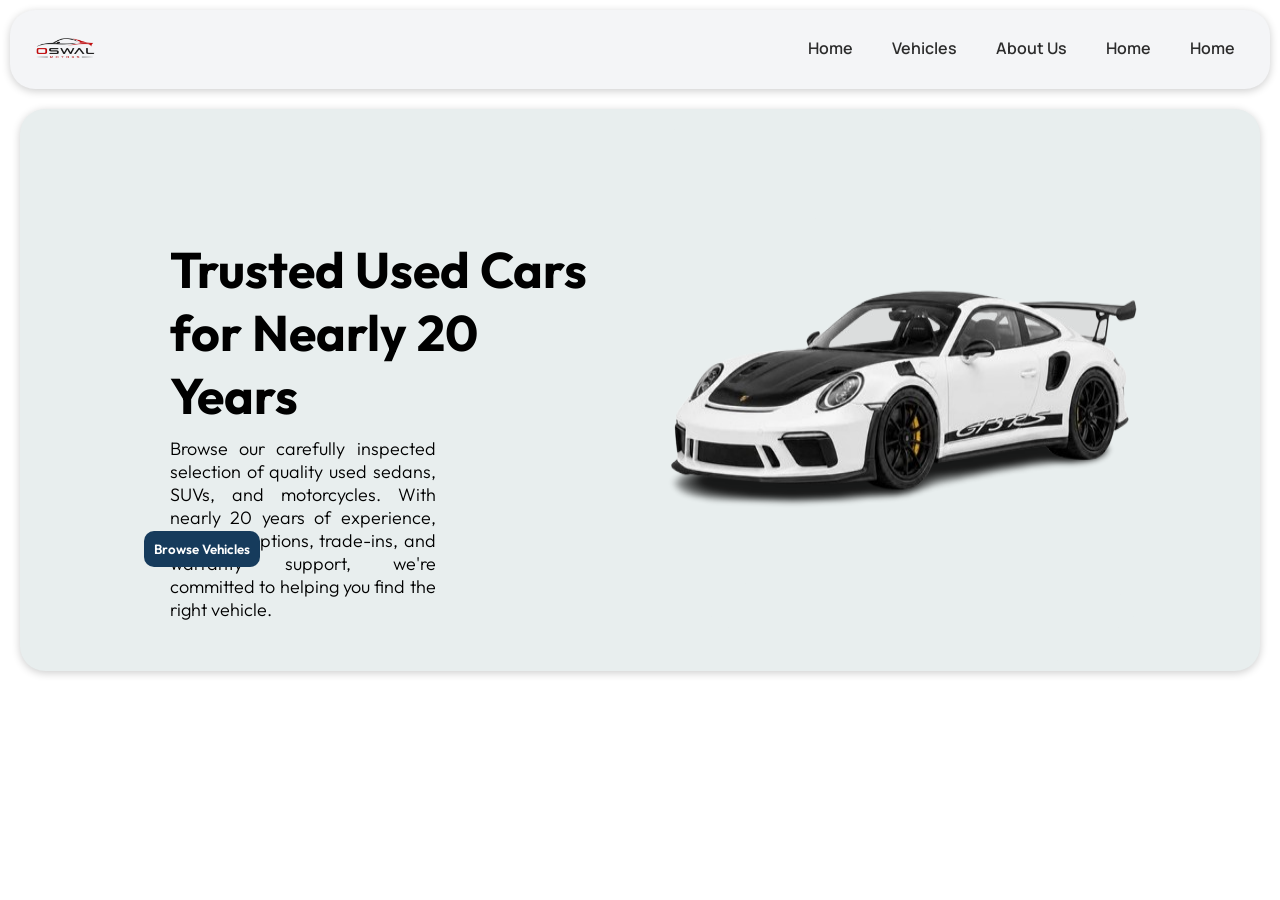
==== index.html @ 62763923 "style: Add styles for the hero and modified hero with a clean structure" ====
<!DOCTYPE html>
<html lang="en">
<head>
    <meta charset="UTF-8">
    <meta name="viewport" content="width=device-width, initial-scale=1.0">
    <title>Oswal Motors</title>
    <link rel="stylesheet" href="./CSS/style.css">
</head>
<body>
    <header>
        <nav>        
            <img src="./Images/logo.png" class="logo">
            <div class="nav-links">
                <a href="index.html">Home</a>
                <a href="vehicle.html">Vehicles</a>
                <a href="aboutUs">About Us</a>
                <a href="financing.html">Home</a>
                <a href="tradeIn.html">Home</a>
            </div>
        </nav>
    </header>
    <main>
        <div class="hero-section">
            
            <div class="hero-para">
                <h1>Trusted Used Cars for Nearly 20 Years</h1>
                <p>
                Browse our carefully inspected selection of quality used sedans,
                SUVs, and motorcycles. With nearly 20 years of experience, 
                financing options, trade-ins, and warranty support, 
                we're committed to helping you find the right vehicle.
                </p>
            </div>
            <img src="./Images/hero-image.png" class="hero-image">
            <button class="hero-button">Browse Vehicles</button>
        </div>
    </main>
</body>
</html>
---- CSS/style.css ----
@import url('https://fonts.googleapis.com/css2?family=Bungee&family=Google+Sans:ital,opsz,wght@0,17..18,400..700;1,17..18,400..700&family=Honk:MORF@15&family=Lora:ital,wght@0,400..700;1,400..700&family=Luckiest+Guy&family=Manrope:wght@200..800&family=Modak&family=Oi&family=Outfit:wght@100..900&family=Poppins:ital,wght@0,100;0,200;0,300;0,400;0,500;0,600;0,700;0,800;0,900;1,100;1,200;1,300;1,400;1,500;1,600;1,700;1,800;1,900&display=swap');

*{
    margin: 0;
    padding: 0;
}

.logo{
    position: relative;
    width:89px;
}

nav{
    background-color: #F4F5F7;
    box-shadow: 0 2px 8px rgba(0,0,0,0.20);
    display:flex;
    margin:10px;
    padding: 10px;
    border-radius: 25px;
    font-family: "Manrope", sans-serif;
    font-optical-sizing: auto;
    font-weight: 600;
    font-style: normal;
    position:sticky;
    
}

nav a{
    text-decoration: none;
    color:#2C2C2C;
    margin-right: 10px;
    padding: 10px;
    border-radius: 10px;
    transition: 0.3s ease-in-out;
}

.nav-links{
    display:flex;
    justify-content:space-around;
    width: 37%;
    align-items:center;
    position: absolute;
    right: 10px;
    top: 17px;    
}

nav a:hover{
    background-color: #163B5C;
    color:#fff;
    border-radius: 10px;
    transition: 0.3s ease-in-out;
    transform: scale(1.1);
}

/* HERO SECTION */
.hero-section{
    display:flex;
    background-color: rgb(232, 238, 238);
    position: relative;
    margin: 20px;
    border-radius: 25px;
    box-shadow: 0 2px 8px rgba(0,0,0,0.20);
    font-family: "Outfit", sans-serif;
    font-optical-sizing: auto;
    font-weight: 100;
    font-style: normal;
    padding: 10px;
}

.hero-section h1{
    font-size: 50px;
    width: 82%;
    padding:40px 40px 10px 40px;
}

.hero-para{    
    margin-left: 100px;
    width: 61%;
    margin-top: 79px;
}

.hero-para p{
    width: 51%;
    padding:0px 40px 40px 40px;
    font-size: 18px;
    font-family: "Outfit", sans-serif;
    font-optical-sizing: auto;
    font-weight: 300;
    font-style: normal;
    text-align: justify;
}

.hero-image{
    width: 45%;
    /* background-color:#dddbdb; */
    border-radius: 25px;
    margin-right: 100px;
}

.hero-image:hover{
    transition: 0.4s ease-in-out;
    transform: scale(1.1);
}

.hero-button{
    position: absolute;
    top: 75%;
    left: 10%;
    padding:10px;
    border-radius: 10px;
    border: none;
    background-color: #163B5C;
    color: #fff;
    font-family: "Outfit", sans-serif;
    font-optical-sizing: auto;
    font-weight: 600;
    font-style: normal;
}

.hero-button:hover{
    box-shadow: 0 2px 8px #1383e6;
    background-color: #156ac6;
    color:#ffffff;
    transition: 0.4s ease-in-out;
    cursor: pointer;
    transform: scale(1.1);
}
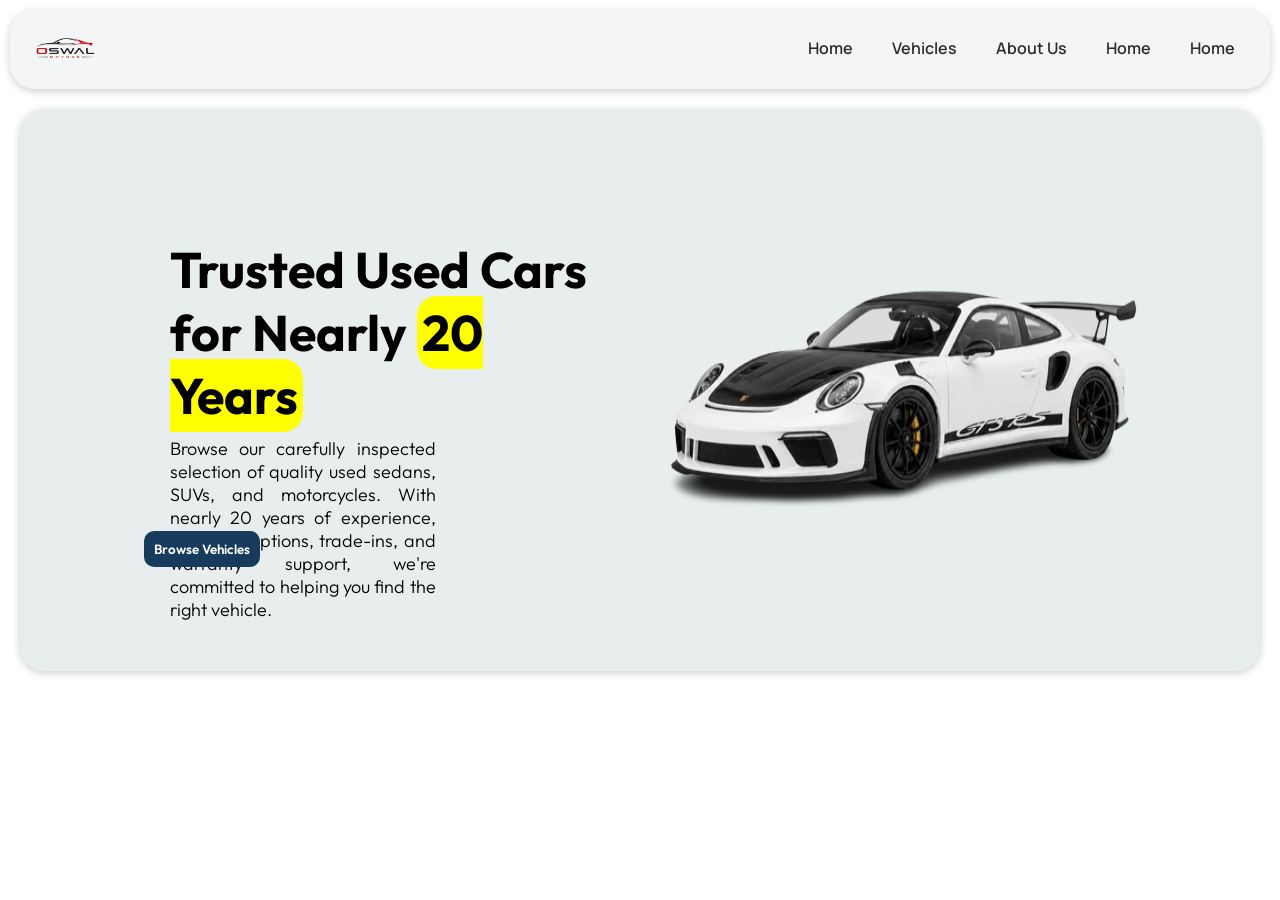
==== commit bb38e554: "style: Enhance hero section by adding a highlighted mark for "20 Years" and adjusting transition eff" ====
--- a/index.html
+++ b/index.html
@@ -23,7 +23,7 @@
         <div class="hero-section">
             
             <div class="hero-para">
-                <h1>Trusted Used Cars for Nearly 20 Years</h1>
+                <h1>Trusted Used Cars for Nearly <mark>20 Years</mark></h1>
                 <p>
                 Browse our carefully inspected selection of quality used sedans,
                 SUVs, and motorcycles. With nearly 20 years of experience, 
@@ -34,6 +34,17 @@
             <img src="./Images/hero-image.png" class="hero-image">
             <button class="hero-button">Browse Vehicles</button>
         </div>
+        <div class="featured-products">
+            <div class="feature01">
+                
+            </div>
+        </div>
+
+
+
+
+
+
     </main>
 </body>
 </html>
--- a/CSS/style.css
+++ b/CSS/style.css
@@ -90,6 +90,11 @@
     text-align: justify;
 }
 
+.hero-para mark{
+    border-radius: 20px;
+    padding: 5px;
+}
+
 .hero-image{
     width: 45%;
     /* background-color:#dddbdb; */
@@ -98,7 +103,7 @@
 }
 
 .hero-image:hover{
-    transition: 0.4s ease-in-out;
+    transition: 0.3s ease-in-out;
     transform: scale(1.1);
 }
 
@@ -121,7 +126,7 @@
     box-shadow: 0 2px 8px #1383e6;
     background-color: #156ac6;
     color:#ffffff;
-    transition: 0.4s ease-in-out;
+    transition: 0.3s ease-in-out;
     cursor: pointer;
     transform: scale(1.1);
 }
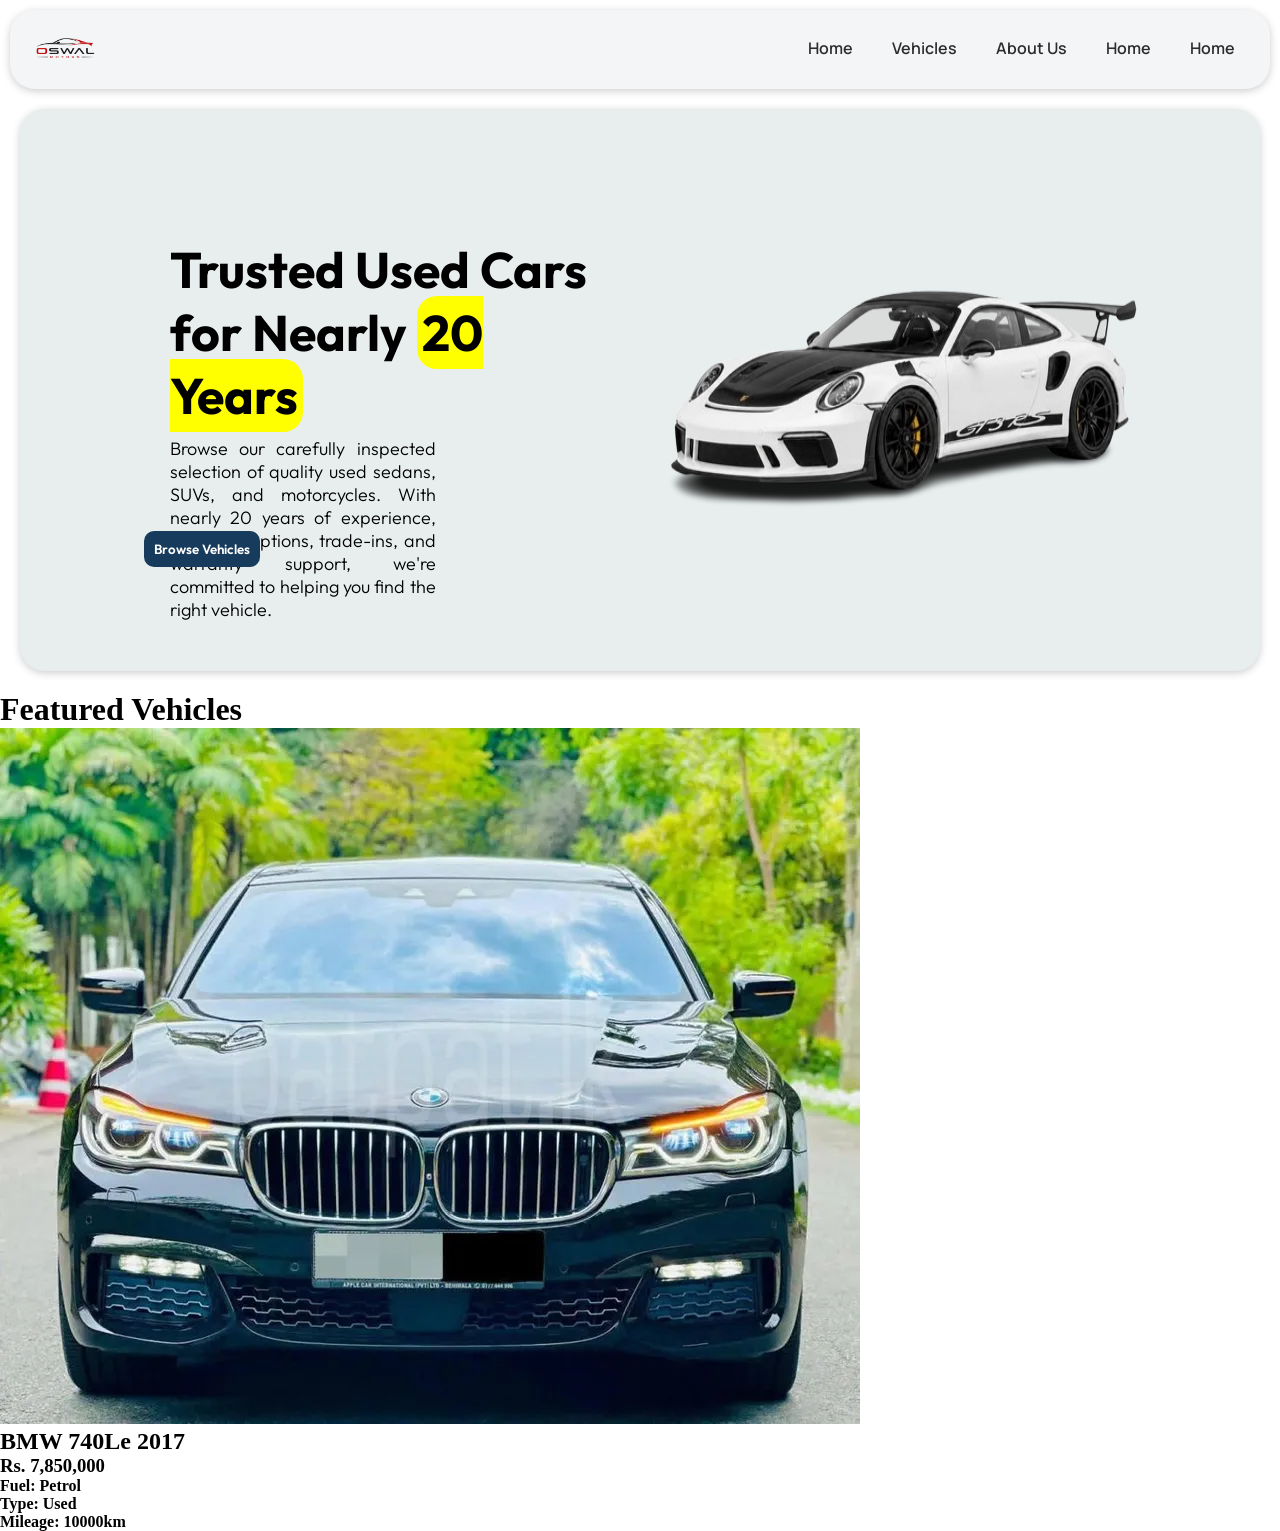
==== commit af8dd6b1: "feat: Added the featured section and details related to the featured vehicle" ====
--- a/index.html
+++ b/index.html
@@ -34,9 +34,15 @@
             <img src="./Images/hero-image.png" class="hero-image">
             <button class="hero-button">Browse Vehicles</button>
         </div>
-        <div class="featured-products">
-            <div class="feature01">
-                
+        <div class="featured-vehicles">
+            <h1>Featured Vehicles</h1>
+            <div class="feature">
+                <img src="./Images/bmw1.webp">
+                <h2>BMW 740Le 2017</h2>
+                <h3>Rs. 7,850,000</h3>
+                <h4>Fuel: Petrol</h4>
+                <h4>Type: Used</h4>
+                <h4>Mileage: 10000km</h4>
             </div>
         </div>
 
--- a/CSS/style.css
+++ b/CSS/style.css
@@ -131,7 +131,7 @@
     transform: scale(1.1);
 }
 
+/* Featured Section */
 
 
 
-
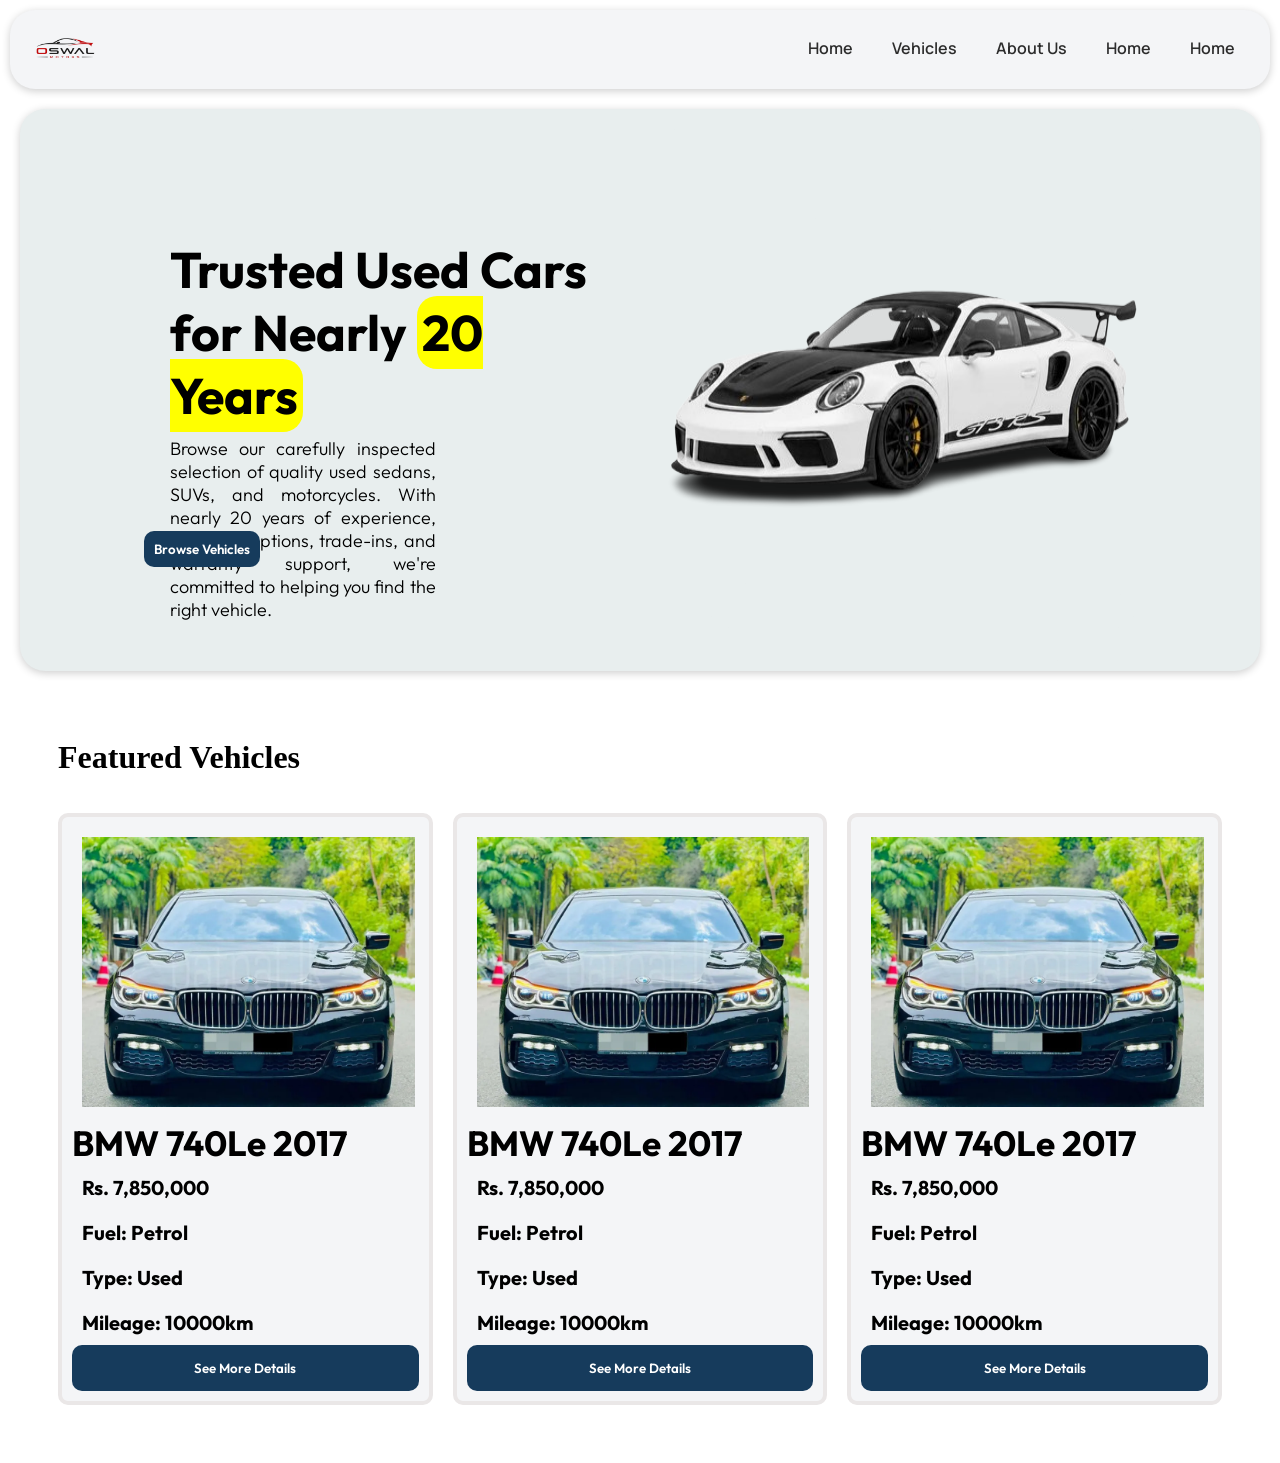
==== commit 5b00566b: "feat: Implement featured vehicles section with card layout and details" ====
--- a/index.html
+++ b/index.html
@@ -36,14 +36,36 @@
         </div>
         <div class="featured-vehicles">
             <h1>Featured Vehicles</h1>
-            <div class="feature">
-                <img src="./Images/bmw1.webp">
-                <h2>BMW 740Le 2017</h2>
-                <h3>Rs. 7,850,000</h3>
-                <h4>Fuel: Petrol</h4>
-                <h4>Type: Used</h4>
-                <h4>Mileage: 10000km</h4>
+            <div class="featured-card-container">
+                <div class="feature">
+                    <img src="./Images/bmw1.webp">
+                    <h2>BMW 740Le 2017</h2>
+                    <h3>Rs. 7,850,000</h3>
+                    <h4>Fuel: Petrol</h4>
+                    <h4>Type: Used</h4>
+                    <h4>Mileage: 10000km</h4>
+                    <button class="feature-btn">See More Details</button>
+                </div>
+                <div class="feature">
+                    <img src="./Images/bmw1.webp">
+                    <h2>BMW 740Le 2017</h2>
+                    <h3>Rs. 7,850,000</h3>
+                    <h4>Fuel: Petrol</h4>
+                    <h4>Type: Used</h4>
+                    <h4>Mileage: 10000km</h4>
+                    <button class="feature-btn">See More Details</button>
+                </div>
+                <div class="feature">
+                    <img src="./Images/bmw1.webp">
+                    <h2>BMW 740Le 2017</h2>
+                    <h3>Rs. 7,850,000</h3>
+                    <h4>Fuel: Petrol</h4>
+                    <h4>Type: Used</h4>
+                    <h4>Mileage: 10000km</h4>
+                    <button class="feature-btn">See More Details</button>
+                </div>
             </div>
+            
         </div>
 
 
--- a/CSS/style.css
+++ b/CSS/style.css
@@ -3,6 +3,7 @@
 *{
     margin: 0;
     padding: 0;
+    
 }
 
 .logo{
@@ -131,7 +132,79 @@
     transform: scale(1.1);
 }
 
-/* Featured Section */
-
-
-
+/*Featured Vehicles Section*/
+
+.featured-vehicles{
+    padding: 48px;
+    margin: 10px;
+    border-radius: 20px;
+}
+
+.featured-card-container{
+    display: flex;
+    justify-content: space-between;
+    gap: 20px;
+    align-items: flex-start;
+}
+
+.feature{
+    flex: 1;
+    background-color: #F4F5F7;
+    border: 4px solid rgb(234, 231, 231);
+    padding: 10px;
+    margin-top: 37px;
+    border-radius: 10px;
+
+    font-family: "Outfit", sans-serif;
+    font-optical-sizing: auto;
+    font-weight: 600;
+    font-style: normal;
+
+    transition: all 0.4s ease-in-out;
+}
+
+.feature:hover{
+    flex: 1.3;
+    transform: translateY(-20px);
+    box-shadow: 0 10px 20px rgba(0, 0, 0, 0.15);
+}
+
+.feature img{
+    width: 96%;
+    padding: 10px;
+    border-radius: 10px;
+}
+
+.feature h2{
+    font-size: 35px;
+}
+
+.feature h3,
+.feature h4{
+    padding: 10px;
+    font-size: 20px;
+}
+
+.feature-btn{
+    width: 100%;
+    padding: 15px;
+
+    border: none;
+    border-radius: 10px;
+
+    background-color: #163B5C;
+    color: #FFFFFF;
+
+    font-family: "Outfit", sans-serif;
+    font-weight: 600;
+
+    transition: 0.3s ease-in-out;
+}
+
+.feature-btn:hover{
+    background-color: #156AC6;
+    box-shadow: 0 2px 8px #1383E6;
+    cursor: pointer;
+}
+
+
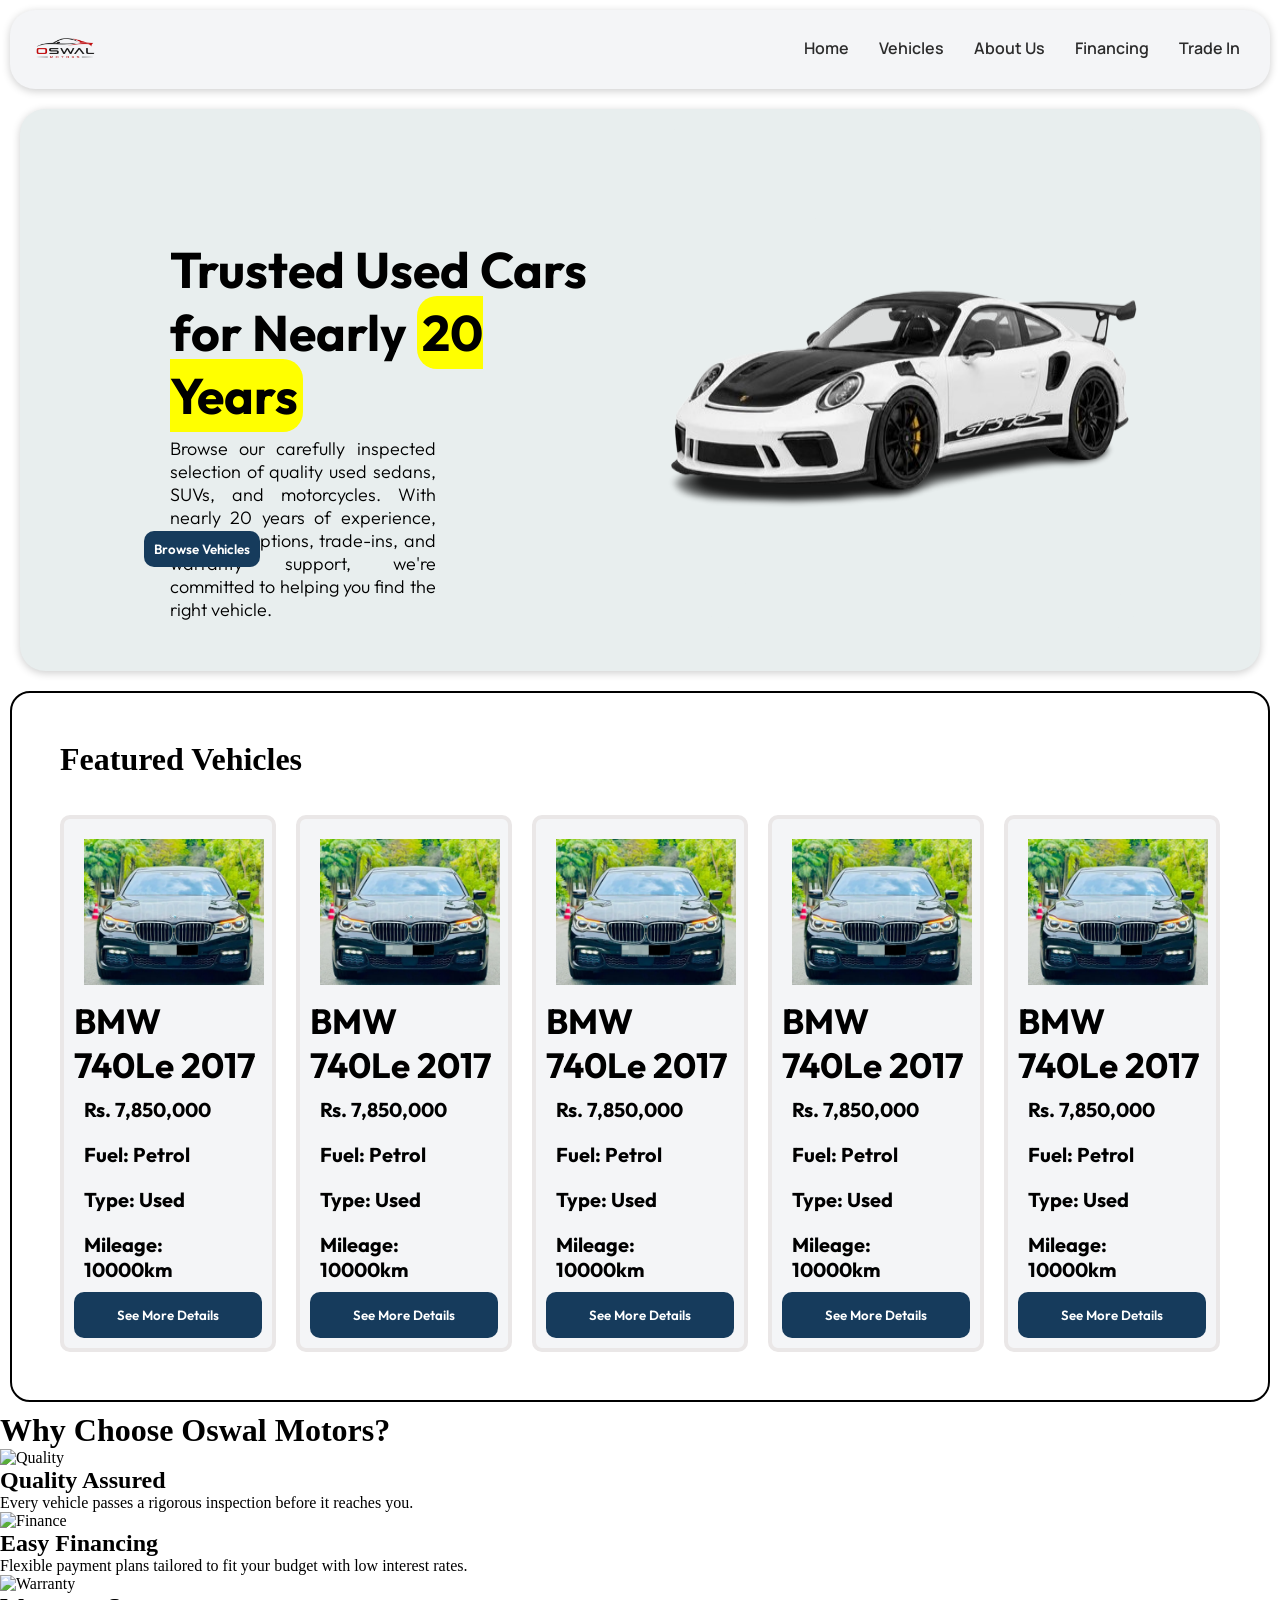
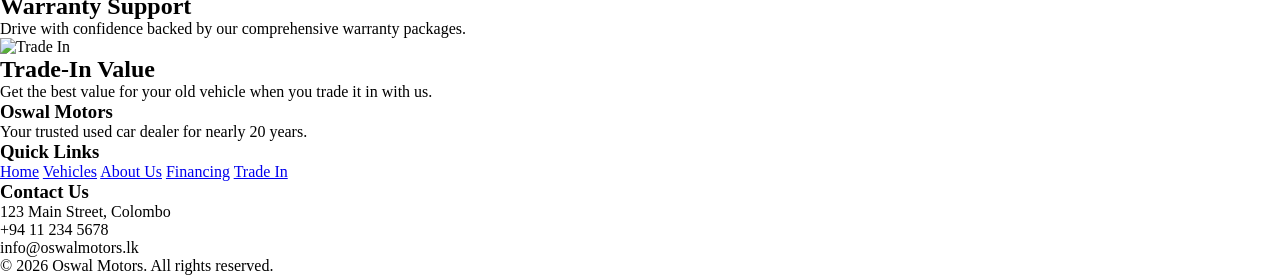
==== commit 63633a32: "fix: correct navigation links and complete homepage sections" ====
--- a/index.html
+++ b/index.html
@@ -13,9 +13,9 @@
             <div class="nav-links">
                 <a href="index.html">Home</a>
                 <a href="vehicle.html">Vehicles</a>
-                <a href="aboutUs">About Us</a>
-                <a href="financing.html">Home</a>
-                <a href="tradeIn.html">Home</a>
+                <a href="about.html">About Us</a>
+                <a href="financing.html">Financing</a>
+                <a href="tradeIn.html">Trade In</a>
             </div>
         </nav>
     </header>
@@ -64,15 +64,80 @@
                     <h4>Mileage: 10000km</h4>
                     <button class="feature-btn">See More Details</button>
                 </div>
+                <div class="feature">
+                    <img src="./Images/bmw1.webp">
+                    <h2>BMW 740Le 2017</h2>
+                    <h3>Rs. 7,850,000</h3>
+                    <h4>Fuel: Petrol</h4>
+                    <h4>Type: Used</h4>
+                    <h4>Mileage: 10000km</h4>
+                    <button class="feature-btn">See More Details</button>
+                </div>
+                <div class="feature">
+                    <img src="./Images/bmw1.webp">
+                    <h2>BMW 740Le 2017</h2>
+                    <h3>Rs. 7,850,000</h3>
+                    <h4>Fuel: Petrol</h4>
+                    <h4>Type: Used</h4>
+                    <h4>Mileage: 10000km</h4>
+                    <button class="feature-btn">See More Details</button>
+                </div>
+                
             </div>
             
         </div>
+        <div class="why">
+            <h1>Why Choose Oswal Motors?</h1>
+            <div class="why-container">
+                <div class="why-card">
+                    <img src="./Images/quality-icon.png" alt="Quality">
+                    <h2>Quality Assured</h2>
+                    <p>Every vehicle passes a rigorous inspection before it reaches you.</p>
+                </div>
+                <div class="why-card">
+                    <img src="./Images/finance-icon.png" alt="Finance">
+                    <h2>Easy Financing</h2>
+                    <p>Flexible payment plans tailored to fit your budget with low interest rates.</p>
+                </div>
+                <div class="why-card">
+                    <img src="./Images/warranty-icon.png" alt="Warranty">
+                    <h2>Warranty Support</h2>
+                    <p>Drive with confidence backed by our comprehensive warranty packages.</p>
+                </div>
+                <div class="why-card">
+                    <img src="./Images/trade-icon.png" alt="Trade In">
+                    <h2>Trade-In Value</h2>
+                    <p>Get the best value for your old vehicle when you trade it in with us.</p>
+                </div>
+            </div>
+        </div>
 
-
-
-
-
+        <footer>
+            <div class="footer-content">
+                <div class="footer-section">
+                    <h3>Oswal Motors</h3>
+                    <p>Your trusted used car dealer for nearly 20 years.</p>
+                </div>
+                <div class="footer-section">
+                    <h3>Quick Links</h3>
+                    <a href="index.html">Home</a>
+                    <a href="vehicle.html">Vehicles</a>
+                    <a href="about.html">About Us</a>
+                    <a href="financing.html">Financing</a>
+                    <a href="tradeIn.html">Trade In</a>
+                </div>
+                <div class="footer-section">
+                    <h3>Contact Us</h3>
+                    <p>123 Main Street, Colombo</p>
+                    <p>+94 11 234 5678</p>
+                    <p>info@oswalmotors.lk</p>
+                </div>
+            </div>
+            <div class="footer-bottom">
+                <p>&copy; 2026 Oswal Motors. All rights reserved.</p>
+            </div>
+        </footer>
 
     </main>
 </body>
-</html>+</html>
--- a/CSS/style.css
+++ b/CSS/style.css
@@ -138,6 +138,7 @@
     padding: 48px;
     margin: 10px;
     border-radius: 20px;
+    border: 2px solid black;
 }
 
 .featured-card-container{
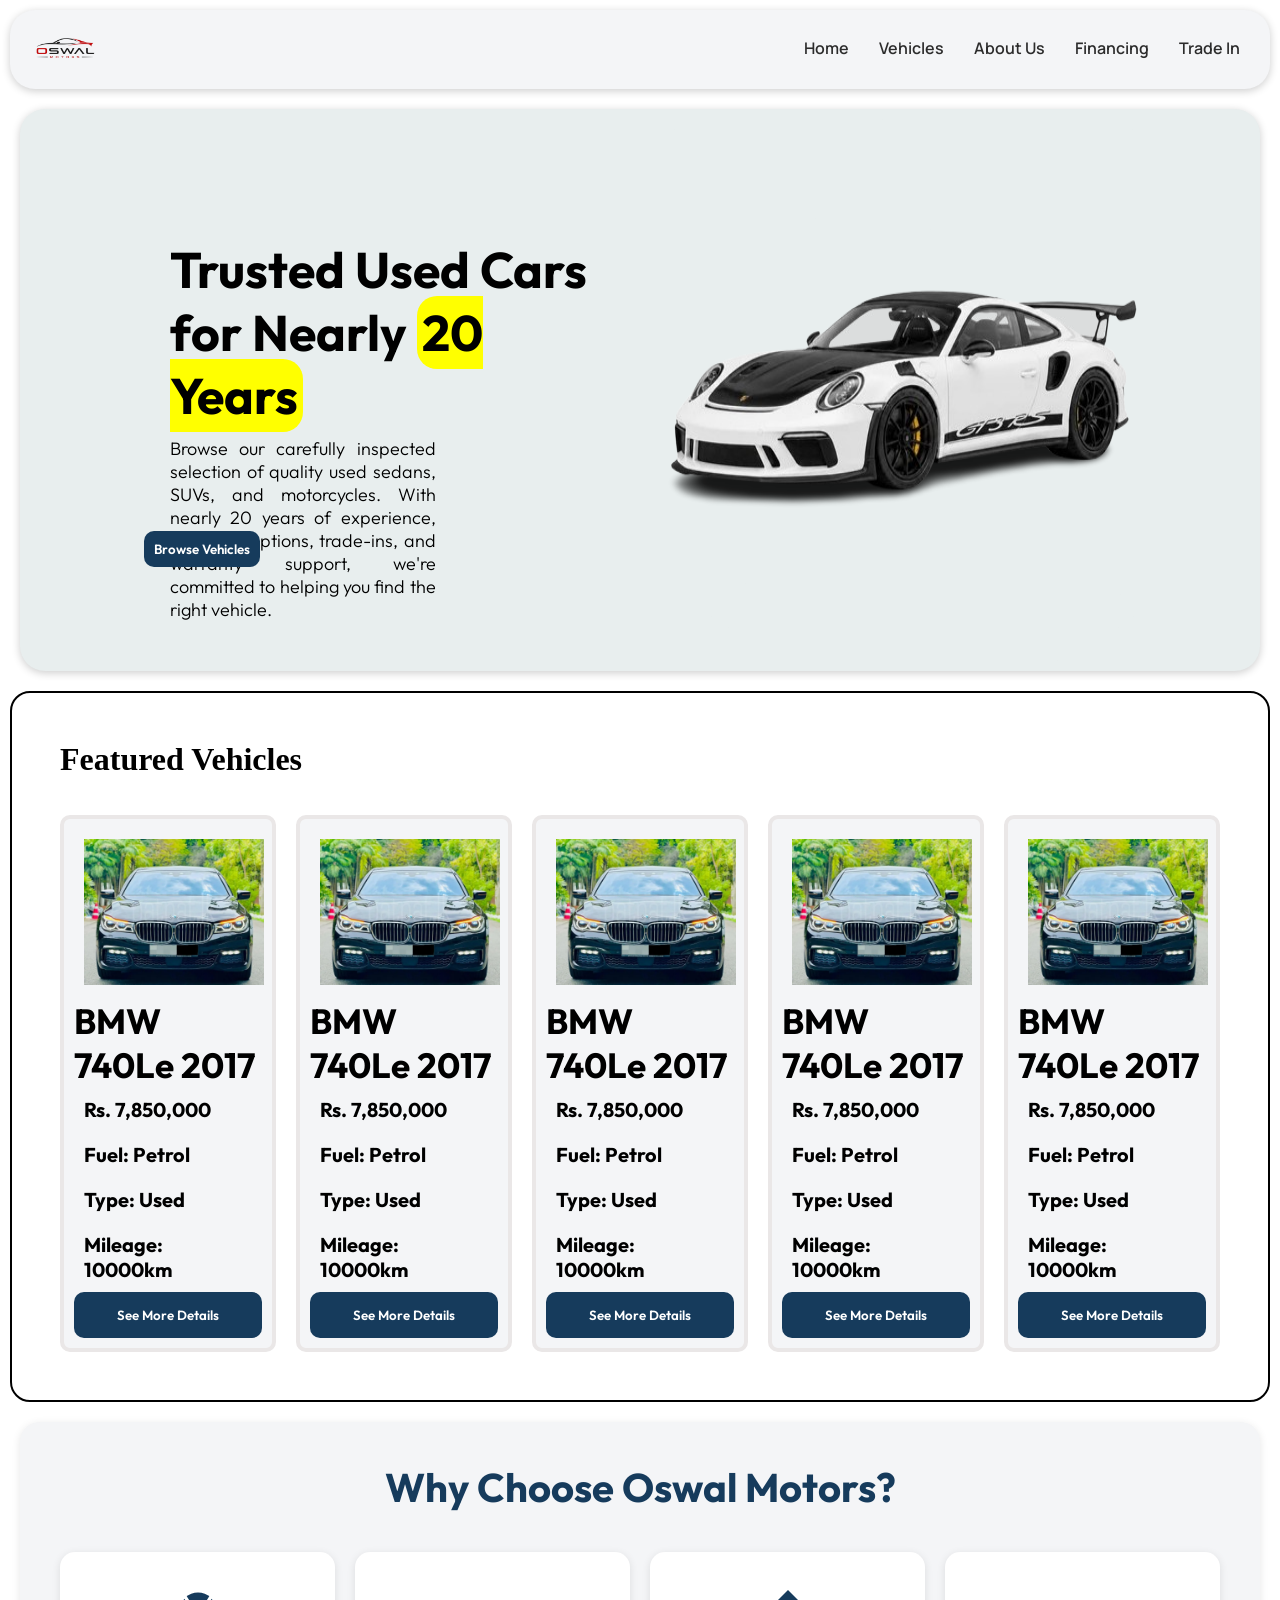
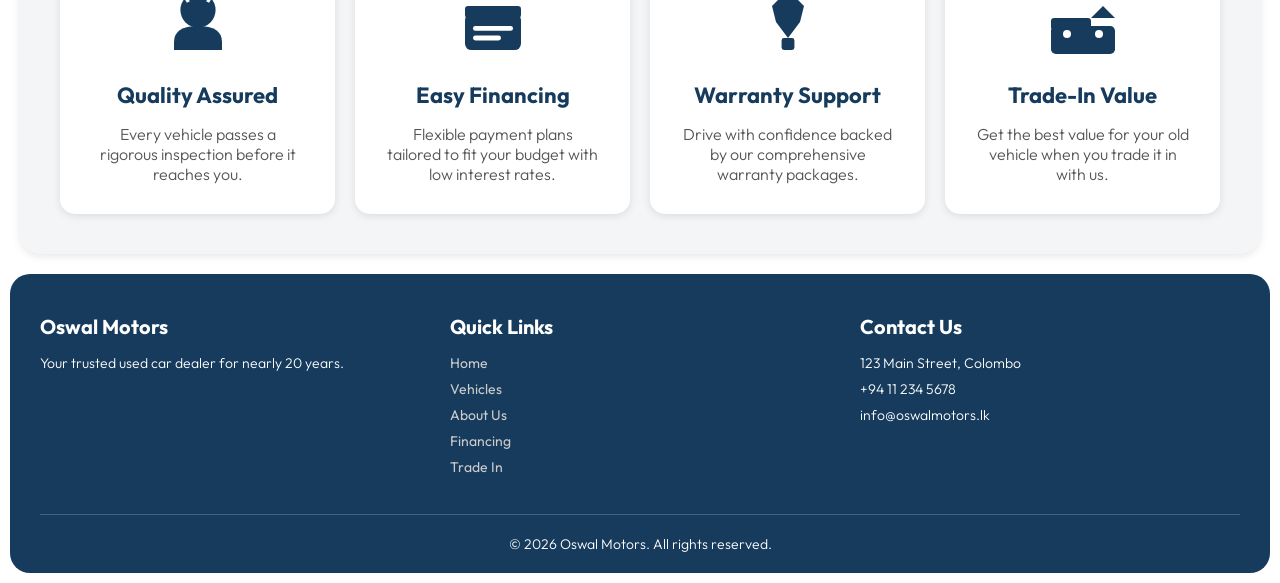
==== commit 2649ad47: "feat: add inline SVG icons to why choose us section cards" ====
--- a/index.html
+++ b/index.html
@@ -90,22 +90,41 @@
             <h1>Why Choose Oswal Motors?</h1>
             <div class="why-container">
                 <div class="why-card">
-                    <img src="./Images/quality-icon.png" alt="Quality">
+                    <svg class="why-icon" viewBox="0 0 100 100" xmlns="http://www.w3.org/2000/svg">
+                        <circle cx="50" cy="35" r="22" fill="#163B5C"/>
+                        <path d="M20 75 Q20 55 50 55 Q80 55 80 75 L80 85 L20 85 Z" fill="#163B5C"/>
+                        <path d="M62 25 Q68 12 80 15" stroke="#FFFFFF" stroke-width="4" fill="none"/>
+                        <path d="M38 25 Q32 12 20 15" stroke="#FFFFFF" stroke-width="4" fill="none"/>
+                    </svg>
                     <h2>Quality Assured</h2>
                     <p>Every vehicle passes a rigorous inspection before it reaches you.</p>
                 </div>
                 <div class="why-card">
-                    <img src="./Images/finance-icon.png" alt="Finance">
+                    <svg class="why-icon" viewBox="0 0 100 100" xmlns="http://www.w3.org/2000/svg">
+                        <rect x="15" y="40" width="70" height="45" rx="8" fill="#163B5C"/>
+                        <rect x="15" y="30" width="70" height="15" rx="4" fill="#163B5C"/>
+                        <rect x="25" y="55" width="50" height="6" rx="3" fill="#FFFFFF"/>
+                        <rect x="25" y="67" width="35" height="6" rx="3" fill="#FFFFFF"/>
+                    </svg>
                     <h2>Easy Financing</h2>
                     <p>Flexible payment plans tailored to fit your budget with low interest rates.</p>
                 </div>
                 <div class="why-card">
-                    <img src="./Images/warranty-icon.png" alt="Warranty">
+                    <svg class="why-icon" viewBox="0 0 100 100" xmlns="http://www.w3.org/2000/svg">
+                        <path d="M50 10 L70 30 L65 50 L50 70 L35 50 L30 30 Z" fill="#163B5C"/>
+                        <rect x="42" y="70" width="16" height="15" rx="3" fill="#163B5C"/>
+                    </svg>
                     <h2>Warranty Support</h2>
                     <p>Drive with confidence backed by our comprehensive warranty packages.</p>
                 </div>
                 <div class="why-card">
-                    <img src="./Images/trade-icon.png" alt="Trade In">
+                    <svg class="why-icon" viewBox="0 0 100 100" xmlns="http://www.w3.org/2000/svg">
+                        <rect x="10" y="55" width="80" height="35" rx="6" fill="#163B5C"/>
+                        <circle cx="30" cy="65" r="5" fill="#FFFFFF"/>
+                        <circle cx="70" cy="65" r="5" fill="#FFFFFF"/>
+                        <rect x="10" y="45" width="50" height="15" rx="4" fill="#163B5C"/>
+                        <path d="M60 45 L75 30 L90 45 Z" fill="#163B5C"/>
+                    </svg>
                     <h2>Trade-In Value</h2>
                     <p>Get the best value for your old vehicle when you trade it in with us.</p>
                 </div>
--- a/CSS/style.css
+++ b/CSS/style.css
@@ -208,4 +208,486 @@
     cursor: pointer;
 }
 
-
+/* WHY CHOOSE SECTION */
+
+.why{
+    margin: 20px;
+    padding: 40px;
+    border-radius: 20px;
+    background-color: #F4F5F7;
+    font-family: "Outfit", sans-serif;
+    text-align: center;
+    box-shadow: 0 2px 8px rgba(0,0,0,0.10);
+}
+
+.why h1{
+    font-size: 40px;
+    margin-bottom: 40px;
+    color: #163B5C;
+}
+
+.why-container{
+    display: flex;
+    justify-content: space-between;
+    gap: 20px;
+}
+
+.why-card{
+    flex: 1;
+    background-color: #FFFFFF;
+    padding: 30px;
+    border-radius: 15px;
+    box-shadow: 0 2px 8px rgba(0,0,0,0.10);
+    transition: 0.3s ease-in-out;
+}
+
+.why-card:hover{
+    transform: translateY(-10px);
+    box-shadow: 0 8px 16px rgba(0,0,0,0.15);
+}
+
+.why-icon{
+    width: 80px;
+    height: 80px;
+    transition: 0.3s ease-in-out;
+}
+
+.why-card:hover .why-icon{
+    transform: scale(1.15);
+}
+
+.why-card h2{
+    font-size: 22px;
+    margin: 15px 0;
+    color: #163B5C;
+}
+
+.why-card p{
+    font-size: 16px;
+    color: #555;
+    font-weight: 300;
+}
+
+/* FOOTER */
+
+footer{
+    background-color: #163B5C;
+    color: #FFFFFF;
+    font-family: "Outfit", sans-serif;
+    margin: 10px;
+    border-radius: 20px;
+    padding: 40px 30px 20px 30px;
+}
+
+.footer-content{
+    display: flex;
+    justify-content: space-between;
+    gap: 30px;
+    margin-bottom: 30px;
+}
+
+.footer-section{
+    flex: 1;
+}
+
+.footer-section h3{
+    font-size: 20px;
+    margin-bottom: 15px;
+    color: #FFFFFF;
+}
+
+.footer-section p{
+    font-size: 14px;
+    margin-bottom: 8px;
+    font-weight: 300;
+}
+
+.footer-section a{
+    display: block;
+    text-decoration: none;
+    color: #CCCCCC;
+    margin-bottom: 8px;
+    font-size: 14px;
+    transition: 0.3s ease-in-out;
+}
+
+.footer-section a:hover{
+    color: #FFFFFF;
+    transform: translateX(5px);
+}
+
+.footer-bottom{
+    border-top: 1px solid rgba(255,255,255,0.2);
+    padding-top: 20px;
+    text-align: center;
+    font-size: 14px;
+    font-weight: 300;
+}
+
+/* VEHICLES PAGE */
+
+.vehicles-page h1{
+    font-family: "Outfit", sans-serif;
+    font-size: 40px;
+    text-align: center;
+    margin: 30px 0;
+    color: #163B5C;
+}
+
+.vehicle-grid{
+    display: grid;
+    grid-template-columns: repeat(3, 1fr);
+    gap: 25px;
+    margin: 20px;
+}
+
+.vehicle-card{
+    background-color: #F4F5F7;
+    border-radius: 15px;
+    padding: 15px;
+    box-shadow: 0 2px 8px rgba(0,0,0,0.10);
+    font-family: "Outfit", sans-serif;
+    transition: 0.3s ease-in-out;
+}
+
+.vehicle-card:hover{
+    transform: scale(1.03);
+    box-shadow: 0 8px 16px rgba(0,0,0,0.15);
+}
+
+.vehicle-card img{
+    width: 100%;
+    border-radius: 10px;
+    margin-bottom: 10px;
+}
+
+.vehicle-card h2{
+    font-size: 22px;
+    color: #2C2C2C;
+    margin-bottom: 5px;
+}
+
+.vehicle-card h3{
+    font-size: 20px;
+    color: #163B5C;
+    margin-bottom: 10px;
+}
+
+.vehicle-card p{
+    font-size: 16px;
+    color: #555;
+    margin-bottom: 5px;
+    font-weight: 300;
+}
+
+/* ABOUT PAGE */
+
+.about-section{
+    margin: 20px;
+    padding: 40px;
+    border-radius: 20px;
+    background-color: rgb(232, 238, 238);
+    font-family: "Outfit", sans-serif;
+    box-shadow: 0 2px 8px rgba(0,0,0,0.10);
+}
+
+.about-section h1{
+    font-size: 40px;
+    color: #163B5C;
+    margin-bottom: 20px;
+}
+
+.about-section p{
+    font-size: 18px;
+    line-height: 1.8;
+    font-weight: 300;
+    margin-bottom: 15px;
+    text-align: justify;
+}
+
+.about-grid{
+    display: flex;
+    gap: 30px;
+    margin-top: 40px;
+}
+
+.about-card{
+    flex: 1;
+    background-color: #FFFFFF;
+    padding: 30px;
+    border-radius: 15px;
+    box-shadow: 0 2px 8px rgba(0,0,0,0.10);
+    transition: 0.3s ease-in-out;
+}
+
+.about-card:hover{
+    transform: translateY(-10px);
+    box-shadow: 0 8px 16px rgba(0,0,0,0.15);
+}
+
+.about-card h2{
+    font-size: 24px;
+    color: #163B5C;
+    margin-bottom: 15px;
+}
+
+.about-card p{
+    font-size: 16px;
+    font-weight: 300;
+}
+
+/* FINANCING PAGE */
+
+.financing-section{
+    margin: 20px;
+    padding: 40px;
+    border-radius: 20px;
+    background-color: rgb(232, 238, 238);
+    font-family: "Outfit", sans-serif;
+    box-shadow: 0 2px 8px rgba(0,0,0,0.10);
+}
+
+.financing-section h1{
+    font-size: 40px;
+    color: #163B5C;
+    margin-bottom: 15px;
+}
+
+.financing-section > p{
+    font-size: 18px;
+    font-weight: 300;
+    margin-bottom: 30px;
+}
+
+.finance-options{
+    display: flex;
+    gap: 25px;
+}
+
+.finance-card{
+    flex: 1;
+    background-color: #FFFFFF;
+    padding: 30px;
+    border-radius: 15px;
+    box-shadow: 0 2px 8px rgba(0,0,0,0.10);
+    transition: 0.3s ease-in-out;
+}
+
+.finance-card:hover{
+    transform: scale(1.03);
+    box-shadow: 0 8px 16px rgba(0,0,0,0.15);
+}
+
+.finance-card h2{
+    font-size: 24px;
+    color: #163B5C;
+    margin-bottom: 15px;
+}
+
+.finance-card p{
+    font-size: 16px;
+    font-weight: 300;
+    margin-bottom: 10px;
+}
+
+.finance-card ul{
+    list-style: none;
+    padding: 0;
+}
+
+.finance-card ul li{
+    font-size: 15px;
+    font-weight: 300;
+    padding: 8px 0;
+    padding-left: 20px;
+    position: relative;
+}
+
+.finance-card ul li::before{
+    content: ">";
+    position: absolute;
+    left: 0;
+    color: #163B5C;
+    font-weight: 700;
+}
+
+.cta-box{
+    margin: 20px;
+    padding: 40px;
+    border-radius: 20px;
+    background-color: #163B5C;
+    color: #FFFFFF;
+    font-family: "Outfit", sans-serif;
+    text-align: center;
+    box-shadow: 0 2px 8px rgba(0,0,0,0.10);
+}
+
+.cta-box h2{
+    font-size: 30px;
+    margin-bottom: 10px;
+}
+
+.cta-box p{
+    font-size: 18px;
+    font-weight: 300;
+    margin-bottom: 20px;
+}
+
+.cta-btn{
+    padding: 12px 30px;
+    border: 2px solid #FFFFFF;
+    border-radius: 10px;
+    background: transparent;
+    color: #FFFFFF;
+    font-family: "Outfit", sans-serif;
+    font-size: 16px;
+    font-weight: 600;
+    transition: 0.3s ease-in-out;
+}
+
+.cta-btn:hover{
+    background-color: #FFFFFF;
+    color: #163B5C;
+    cursor: pointer;
+    transform: scale(1.05);
+}
+
+/* TRADE IN PAGE */
+
+.tradein-section{
+    margin: 20px;
+    padding: 40px;
+    border-radius: 20px;
+    background-color: rgb(232, 238, 238);
+    font-family: "Outfit", sans-serif;
+    box-shadow: 0 2px 8px rgba(0,0,0,0.10);
+}
+
+.tradein-section h1{
+    font-size: 40px;
+    color: #163B5C;
+    margin-bottom: 15px;
+}
+
+.tradein-section > p{
+    font-size: 18px;
+    font-weight: 300;
+    margin-bottom: 30px;
+}
+
+.trade-steps{
+    display: flex;
+    gap: 25px;
+    margin-bottom: 40px;
+}
+
+.trade-step{
+    flex: 1;
+    background-color: #FFFFFF;
+    padding: 30px;
+    border-radius: 15px;
+    box-shadow: 0 2px 8px rgba(0,0,0,0.10);
+    text-align: center;
+    transition: 0.3s ease-in-out;
+}
+
+.trade-step:hover{
+    transform: translateY(-10px);
+    box-shadow: 0 8px 16px rgba(0,0,0,0.15);
+}
+
+.trade-step h2{
+    font-size: 30px;
+    color: #163B5C;
+    margin-bottom: 10px;
+}
+
+.trade-step h3{
+    font-size: 20px;
+    margin-bottom: 10px;
+}
+
+.trade-step p{
+    font-size: 15px;
+    font-weight: 300;
+}
+
+.trade-form{
+    background-color: #FFFFFF;
+    padding: 40px;
+    border-radius: 15px;
+    box-shadow: 0 2px 8px rgba(0,0,0,0.10);
+}
+
+.trade-form h2{
+    font-size: 24px;
+    color: #163B5C;
+    margin-bottom: 20px;
+}
+
+.form-group{
+    margin-bottom: 20px;
+}
+
+.form-group label{
+    display: block;
+    font-size: 16px;
+    font-weight: 600;
+    margin-bottom: 8px;
+    color: #2C2C2C;
+}
+
+.form-group input,
+.form-group select,
+.form-group textarea{
+    width: 100%;
+    padding: 12px;
+    border: 2px solid #E0E0E0;
+    border-radius: 10px;
+    font-family: "Outfit", sans-serif;
+    font-size: 15px;
+    transition: 0.3s ease-in-out;
+    box-sizing: border-box;
+}
+
+.form-group input:focus,
+.form-group select:focus,
+.form-group textarea:focus{
+    border-color: #163B5C;
+    outline: none;
+    box-shadow: 0 0 8px rgba(22, 59, 92, 0.2);
+}
+
+.form-group textarea{
+    height: 100px;
+    resize: vertical;
+}
+
+.submit-btn{
+    padding: 12px 40px;
+    border: none;
+    border-radius: 10px;
+    background-color: #163B5C;
+    color: #FFFFFF;
+    font-family: "Outfit", sans-serif;
+    font-size: 16px;
+    font-weight: 600;
+    transition: 0.3s ease-in-out;
+}
+
+.submit-btn:hover{
+    background-color: #156AC6;
+    box-shadow: 0 2px 8px #1383E6;
+    cursor: pointer;
+    transform: scale(1.05);
+}
+
+.page-title{
+    font-family: "Outfit", sans-serif;
+    font-size: 40px;
+    text-align: center;
+    margin: 30px 0;
+    color: #163B5C;
+}
+
+
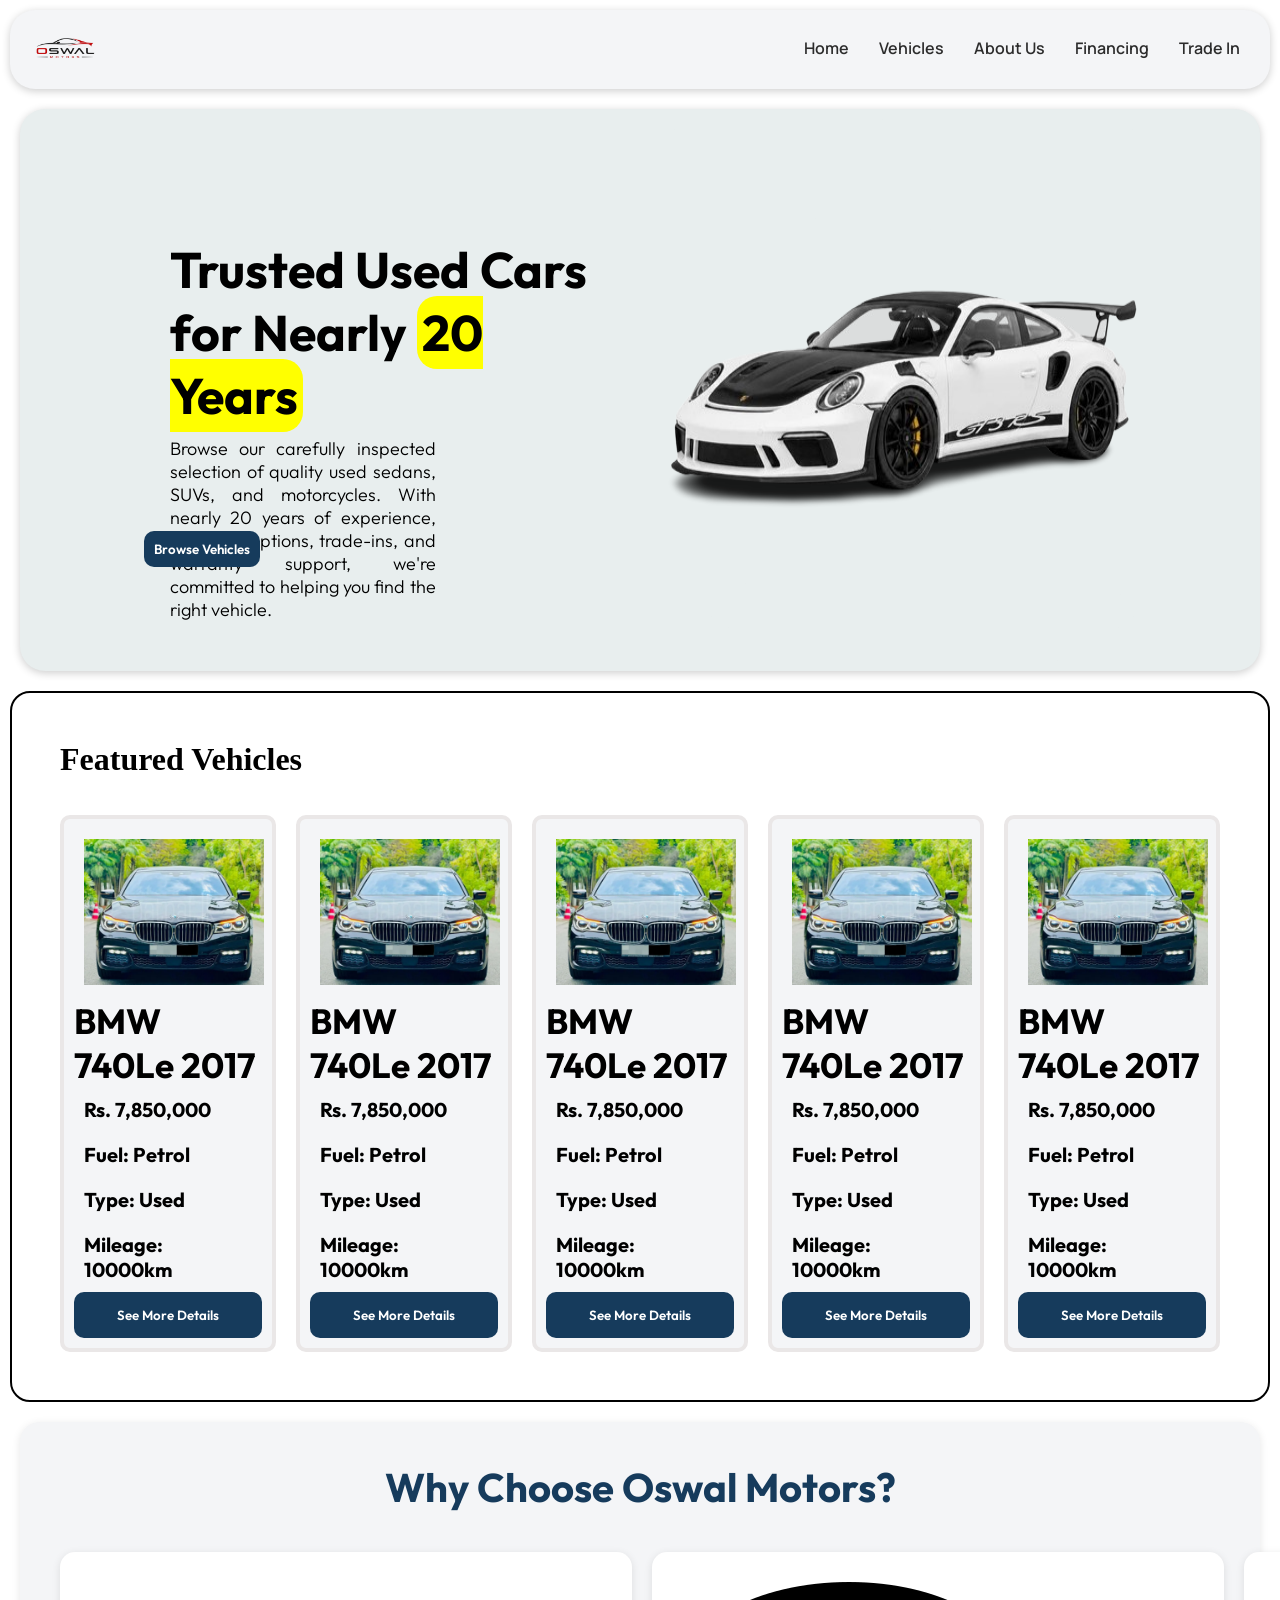
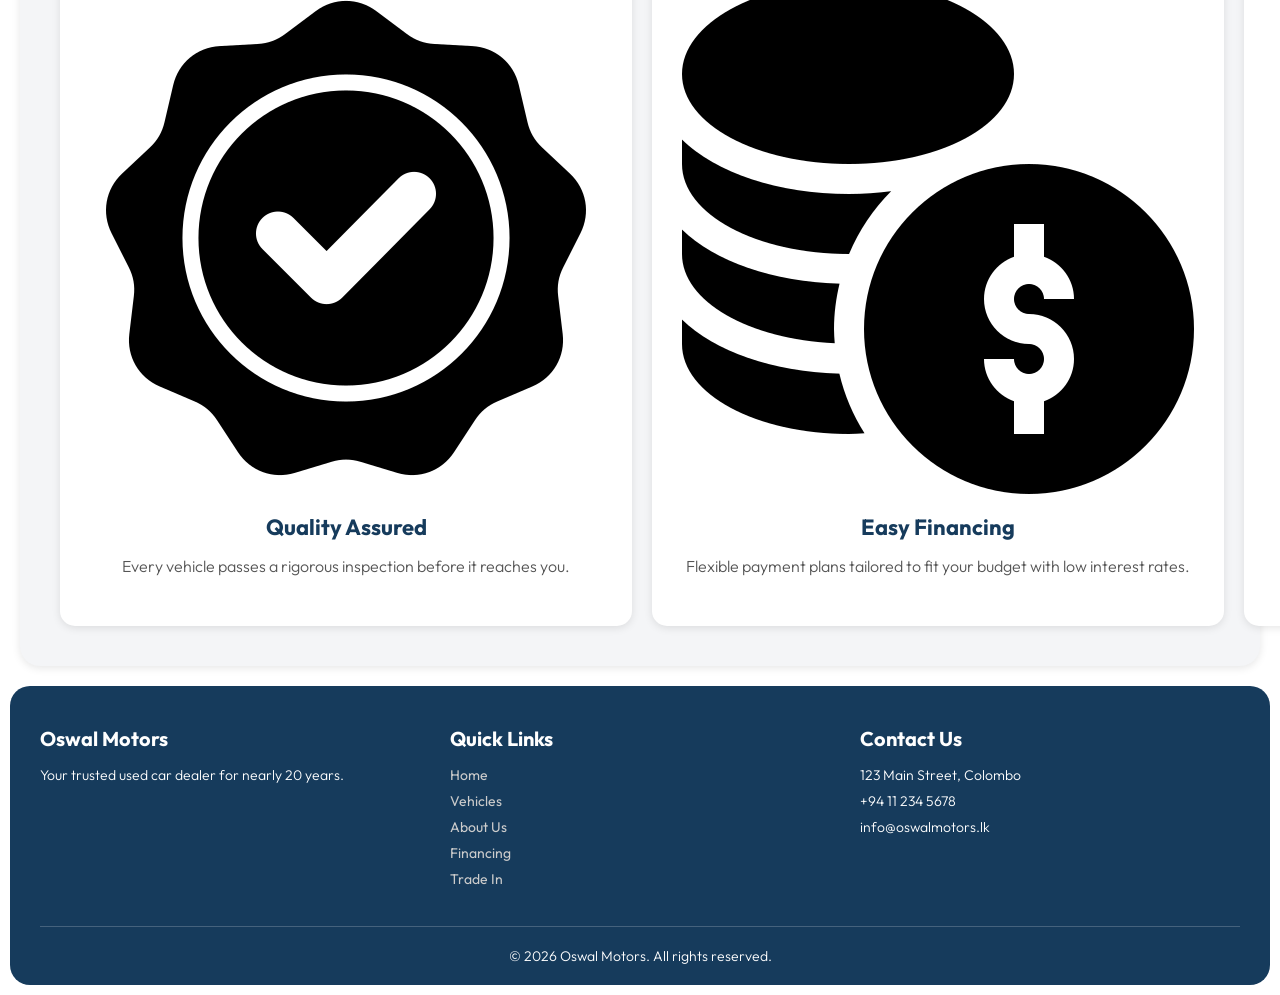
==== commit b757e178: "feat: replace inline SVG icons with image files in why choose section" ====
--- a/index.html
+++ b/index.html
@@ -90,41 +90,22 @@
             <h1>Why Choose Oswal Motors?</h1>
             <div class="why-container">
                 <div class="why-card">
-                    <svg class="why-icon" viewBox="0 0 100 100" xmlns="http://www.w3.org/2000/svg">
-                        <circle cx="50" cy="35" r="22" fill="#163B5C"/>
-                        <path d="M20 75 Q20 55 50 55 Q80 55 80 75 L80 85 L20 85 Z" fill="#163B5C"/>
-                        <path d="M62 25 Q68 12 80 15" stroke="#FFFFFF" stroke-width="4" fill="none"/>
-                        <path d="M38 25 Q32 12 20 15" stroke="#FFFFFF" stroke-width="4" fill="none"/>
-                    </svg>
+                    <img src="./Images/high-quality.png" alt="Quality">
                     <h2>Quality Assured</h2>
                     <p>Every vehicle passes a rigorous inspection before it reaches you.</p>
                 </div>
                 <div class="why-card">
-                    <svg class="why-icon" viewBox="0 0 100 100" xmlns="http://www.w3.org/2000/svg">
-                        <rect x="15" y="40" width="70" height="45" rx="8" fill="#163B5C"/>
-                        <rect x="15" y="30" width="70" height="15" rx="4" fill="#163B5C"/>
-                        <rect x="25" y="55" width="50" height="6" rx="3" fill="#FFFFFF"/>
-                        <rect x="25" y="67" width="35" height="6" rx="3" fill="#FFFFFF"/>
-                    </svg>
+                    <img src="./Images/money.png" alt="Finance">
                     <h2>Easy Financing</h2>
                     <p>Flexible payment plans tailored to fit your budget with low interest rates.</p>
                 </div>
                 <div class="why-card">
-                    <svg class="why-icon" viewBox="0 0 100 100" xmlns="http://www.w3.org/2000/svg">
-                        <path d="M50 10 L70 30 L65 50 L50 70 L35 50 L30 30 Z" fill="#163B5C"/>
-                        <rect x="42" y="70" width="16" height="15" rx="3" fill="#163B5C"/>
-                    </svg>
+                    <img src="./Images/medal.png" alt="Warranty">
                     <h2>Warranty Support</h2>
                     <p>Drive with confidence backed by our comprehensive warranty packages.</p>
                 </div>
                 <div class="why-card">
-                    <svg class="why-icon" viewBox="0 0 100 100" xmlns="http://www.w3.org/2000/svg">
-                        <rect x="10" y="55" width="80" height="35" rx="6" fill="#163B5C"/>
-                        <circle cx="30" cy="65" r="5" fill="#FFFFFF"/>
-                        <circle cx="70" cy="65" r="5" fill="#FFFFFF"/>
-                        <rect x="10" y="45" width="50" height="15" rx="4" fill="#163B5C"/>
-                        <path d="M60 45 L75 30 L90 45 Z" fill="#163B5C"/>
-                    </svg>
+                    <img src="./Images/increase.png" alt="Trade In">
                     <h2>Trade-In Value</h2>
                     <p>Get the best value for your old vehicle when you trade it in with us.</p>
                 </div>
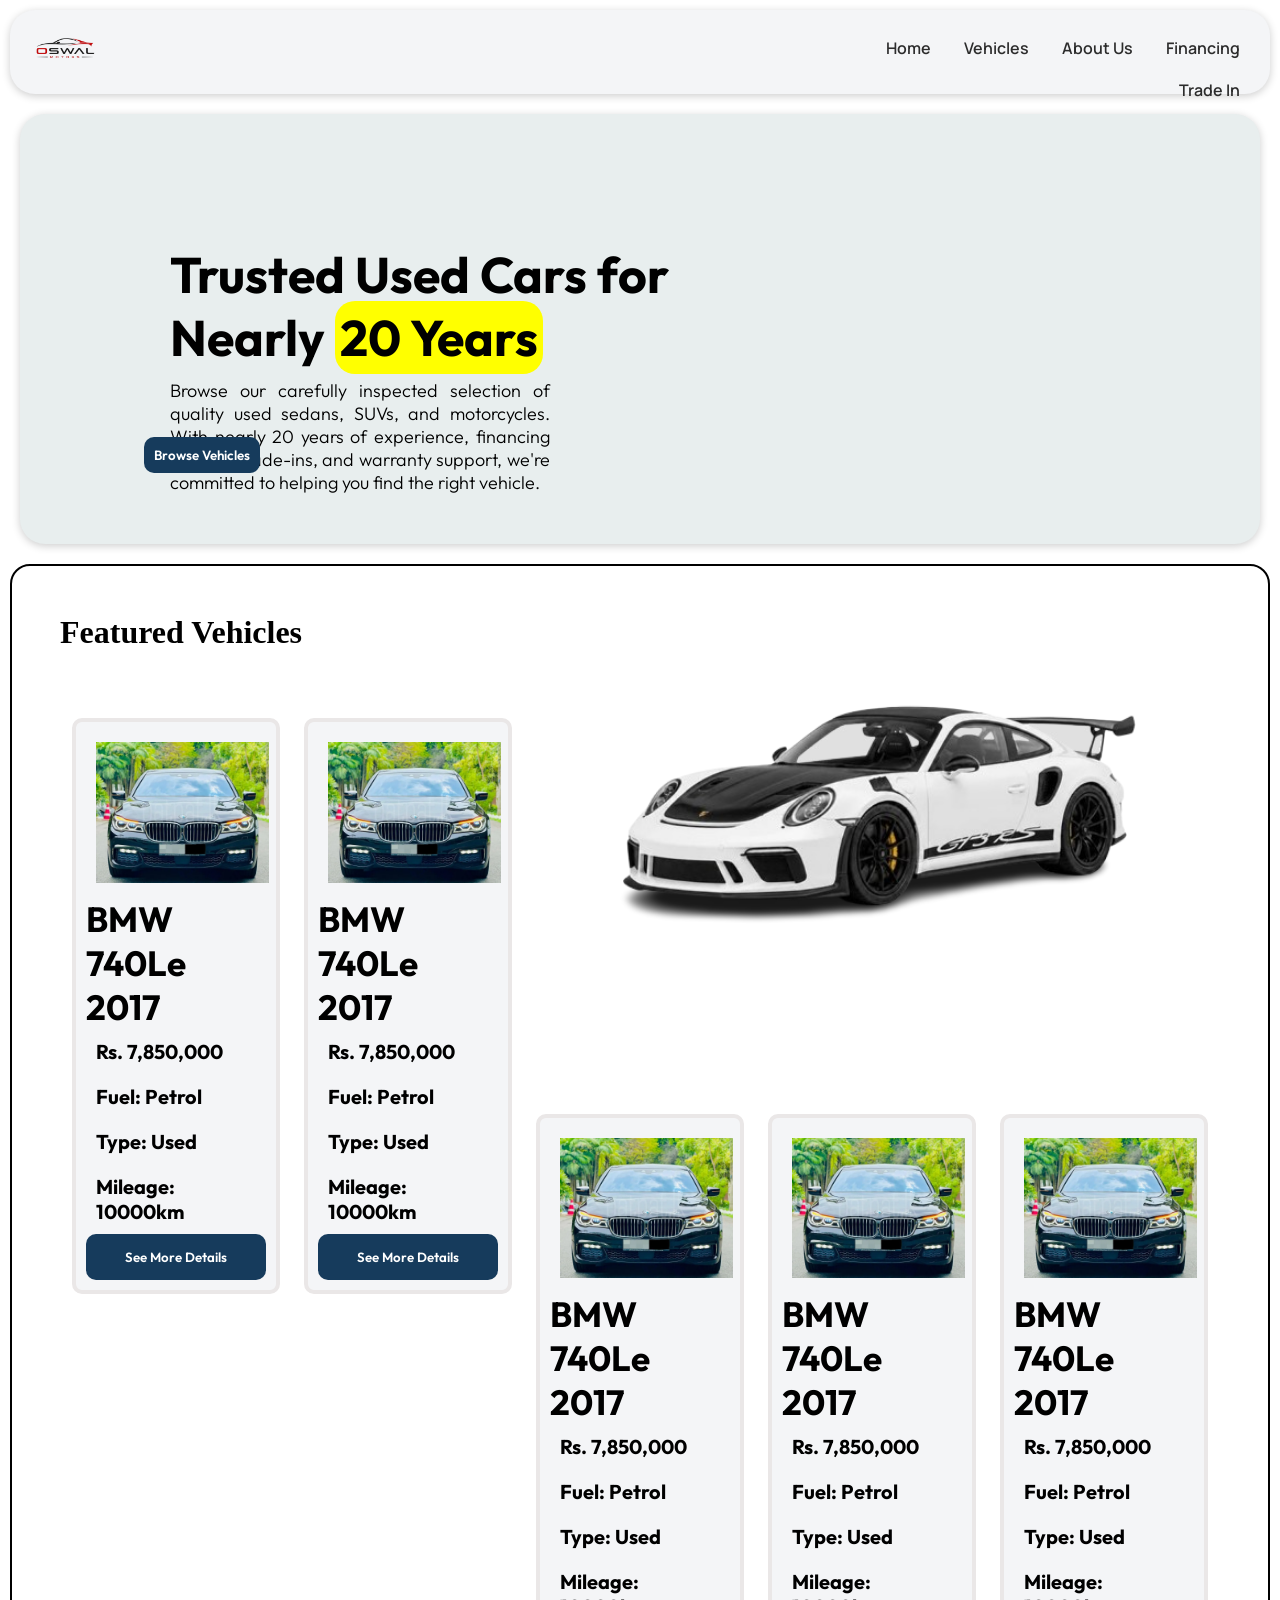
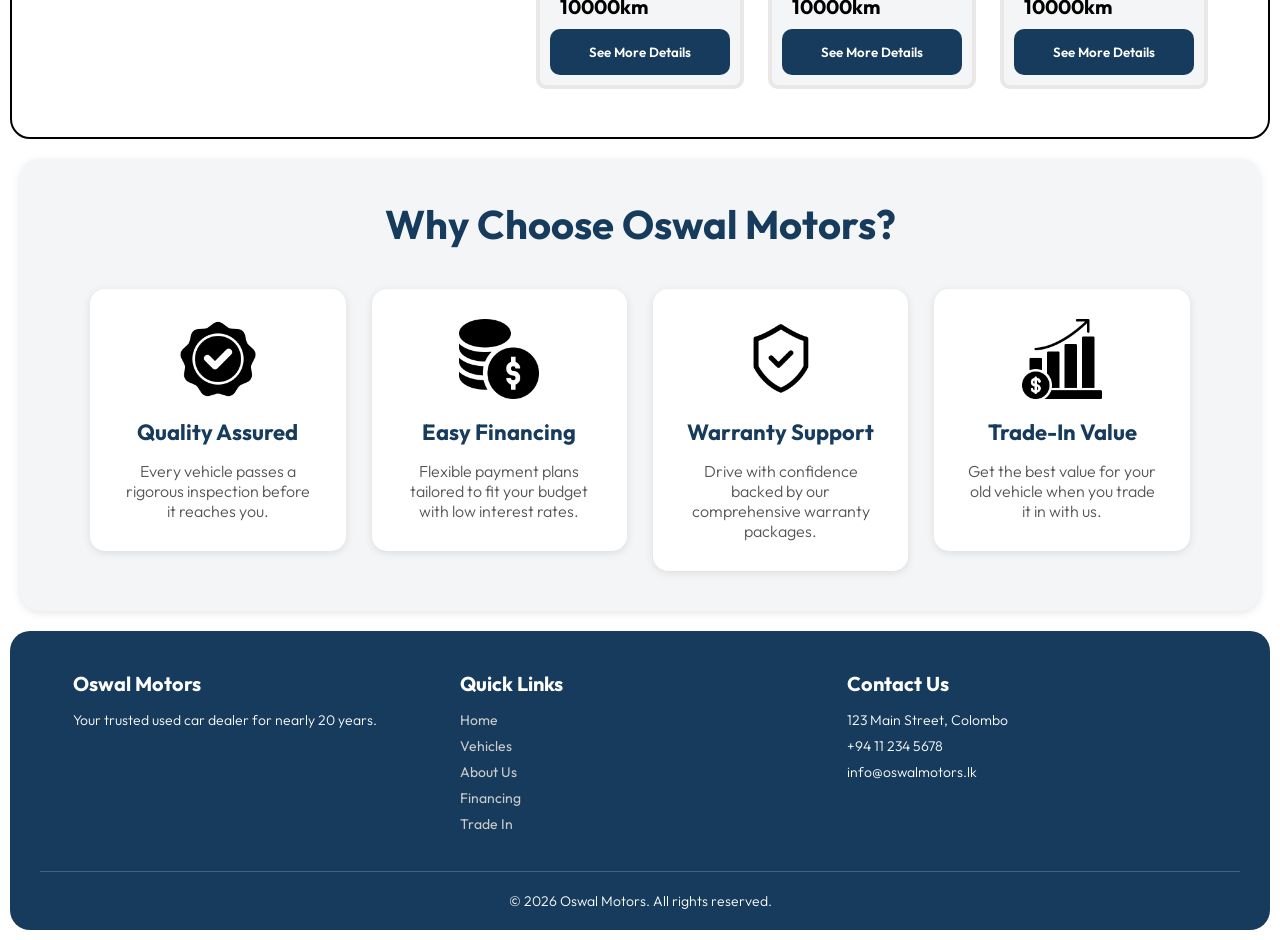
==== commit f9ed9c95: "fix: remove leading ./ from CSS href paths" ====
--- a/index.html
+++ b/index.html
@@ -4,7 +4,7 @@
     <meta charset="UTF-8">
     <meta name="viewport" content="width=device-width, initial-scale=1.0">
     <title>Oswal Motors</title>
-    <link rel="stylesheet" href="./CSS/style.css">
+    <link rel="stylesheet" href="CSS/style.css">
 </head>
 <body>
     <header>
--- a/CSS/style.css
+++ b/CSS/style.css
@@ -14,7 +14,6 @@
 nav{
     background-color: #F4F5F7;
     box-shadow: 0 2px 8px rgba(0,0,0,0.20);
-    display:flex;
     margin:10px;
     padding: 10px;
     border-radius: 25px;
@@ -36,15 +35,17 @@
 }
 
 .nav-links{
-    display:flex;
-    justify-content:space-around;
+    text-align: right;
     width: 37%;
-    align-items:center;
     position: absolute;
     right: 10px;
     top: 17px;    
 }
 
+.nav-links a{
+    display: inline-block;
+}
+
 nav a:hover{
     background-color: #163B5C;
     color:#fff;
@@ -55,7 +56,6 @@
 
 /* HERO SECTION */
 .hero-section{
-    display:flex;
     background-color: rgb(232, 238, 238);
     position: relative;
     margin: 20px;
@@ -98,9 +98,9 @@
 
 .hero-image{
     width: 45%;
-    /* background-color:#dddbdb; */
     border-radius: 25px;
     margin-right: 100px;
+    float: right;
 }
 
 .hero-image:hover{
@@ -142,18 +142,23 @@
 }
 
 .featured-card-container{
-    display: flex;
-    justify-content: space-between;
-    gap: 20px;
-    align-items: flex-start;
+    margin-top: 30px;
+}
+
+.featured-card-container::after{
+    content: "";
+    display: table;
+    clear: both;
 }
 
 .feature{
-    flex: 1;
+    box-sizing: border-box;
+    float: left;
+    width: 18%;
+    margin: 37px 1% 0 1%;
     background-color: #F4F5F7;
     border: 4px solid rgb(234, 231, 231);
     padding: 10px;
-    margin-top: 37px;
     border-radius: 10px;
 
     font-family: "Outfit", sans-serif;
@@ -165,8 +170,7 @@
 }
 
 .feature:hover{
-    flex: 1.3;
-    transform: translateY(-20px);
+    transform: translateY(-20px) scale(1.05);
     box-shadow: 0 10px 20px rgba(0, 0, 0, 0.15);
 }
 
@@ -227,13 +231,15 @@
 }
 
 .why-container{
-    display: flex;
-    justify-content: space-between;
-    gap: 20px;
+    text-align: center;
 }
 
 .why-card{
-    flex: 1;
+    box-sizing: border-box;
+    display: inline-block;
+    width: 22%;
+    margin: 0 1%;
+    vertical-align: top;
     background-color: #FFFFFF;
     padding: 30px;
     border-radius: 15px;
@@ -246,13 +252,14 @@
     box-shadow: 0 8px 16px rgba(0,0,0,0.15);
 }
 
-.why-icon{
+.why-card img{
     width: 80px;
     height: 80px;
-    transition: 0.3s ease-in-out;
-}
-
-.why-card:hover .why-icon{
+    object-fit: contain;
+    transition: 0.3s ease-in-out;
+}
+
+.why-card:hover img{
     transform: scale(1.15);
 }
 
@@ -280,14 +287,16 @@
 }
 
 .footer-content{
-    display: flex;
-    justify-content: space-between;
-    gap: 30px;
+    text-align: center;
     margin-bottom: 30px;
 }
 
 .footer-section{
-    flex: 1;
+    display: inline-block;
+    width: 30%;
+    margin: 0 1%;
+    vertical-align: top;
+    text-align: left;
 }
 
 .footer-section h3{
@@ -335,13 +344,20 @@
 }
 
 .vehicle-grid{
-    display: grid;
-    grid-template-columns: repeat(3, 1fr);
-    gap: 25px;
     margin: 20px;
 }
 
+.vehicle-grid::after{
+    content: "";
+    display: table;
+    clear: both;
+}
+
 .vehicle-card{
+    box-sizing: border-box;
+    float: left;
+    width: 31%;
+    margin: 0 1% 25px 1%;
     background-color: #F4F5F7;
     border-radius: 15px;
     padding: 15px;
@@ -406,13 +422,17 @@
 }
 
 .about-grid{
-    display: flex;
-    gap: 30px;
+    text-align: center;
     margin-top: 40px;
 }
 
 .about-card{
-    flex: 1;
+    box-sizing: border-box;
+    display: inline-block;
+    width: 30%;
+    margin: 0 1%;
+    vertical-align: top;
+    text-align: left;
     background-color: #FFFFFF;
     padding: 30px;
     border-radius: 15px;
@@ -460,12 +480,16 @@
 }
 
 .finance-options{
-    display: flex;
-    gap: 25px;
+    text-align: center;
 }
 
 .finance-card{
-    flex: 1;
+    box-sizing: border-box;
+    display: inline-block;
+    width: 30%;
+    margin: 0 1%;
+    vertical-align: top;
+    text-align: left;
     background-color: #FFFFFF;
     padding: 30px;
     border-radius: 15px;
@@ -576,13 +600,16 @@
 }
 
 .trade-steps{
-    display: flex;
-    gap: 25px;
+    text-align: center;
     margin-bottom: 40px;
 }
 
 .trade-step{
-    flex: 1;
+    box-sizing: border-box;
+    display: inline-block;
+    width: 22%;
+    margin: 0 1%;
+    vertical-align: top;
     background-color: #FFFFFF;
     padding: 30px;
     border-radius: 15px;
@@ -689,5 +716,3 @@
     margin: 30px 0;
     color: #163B5C;
 }
-
-
